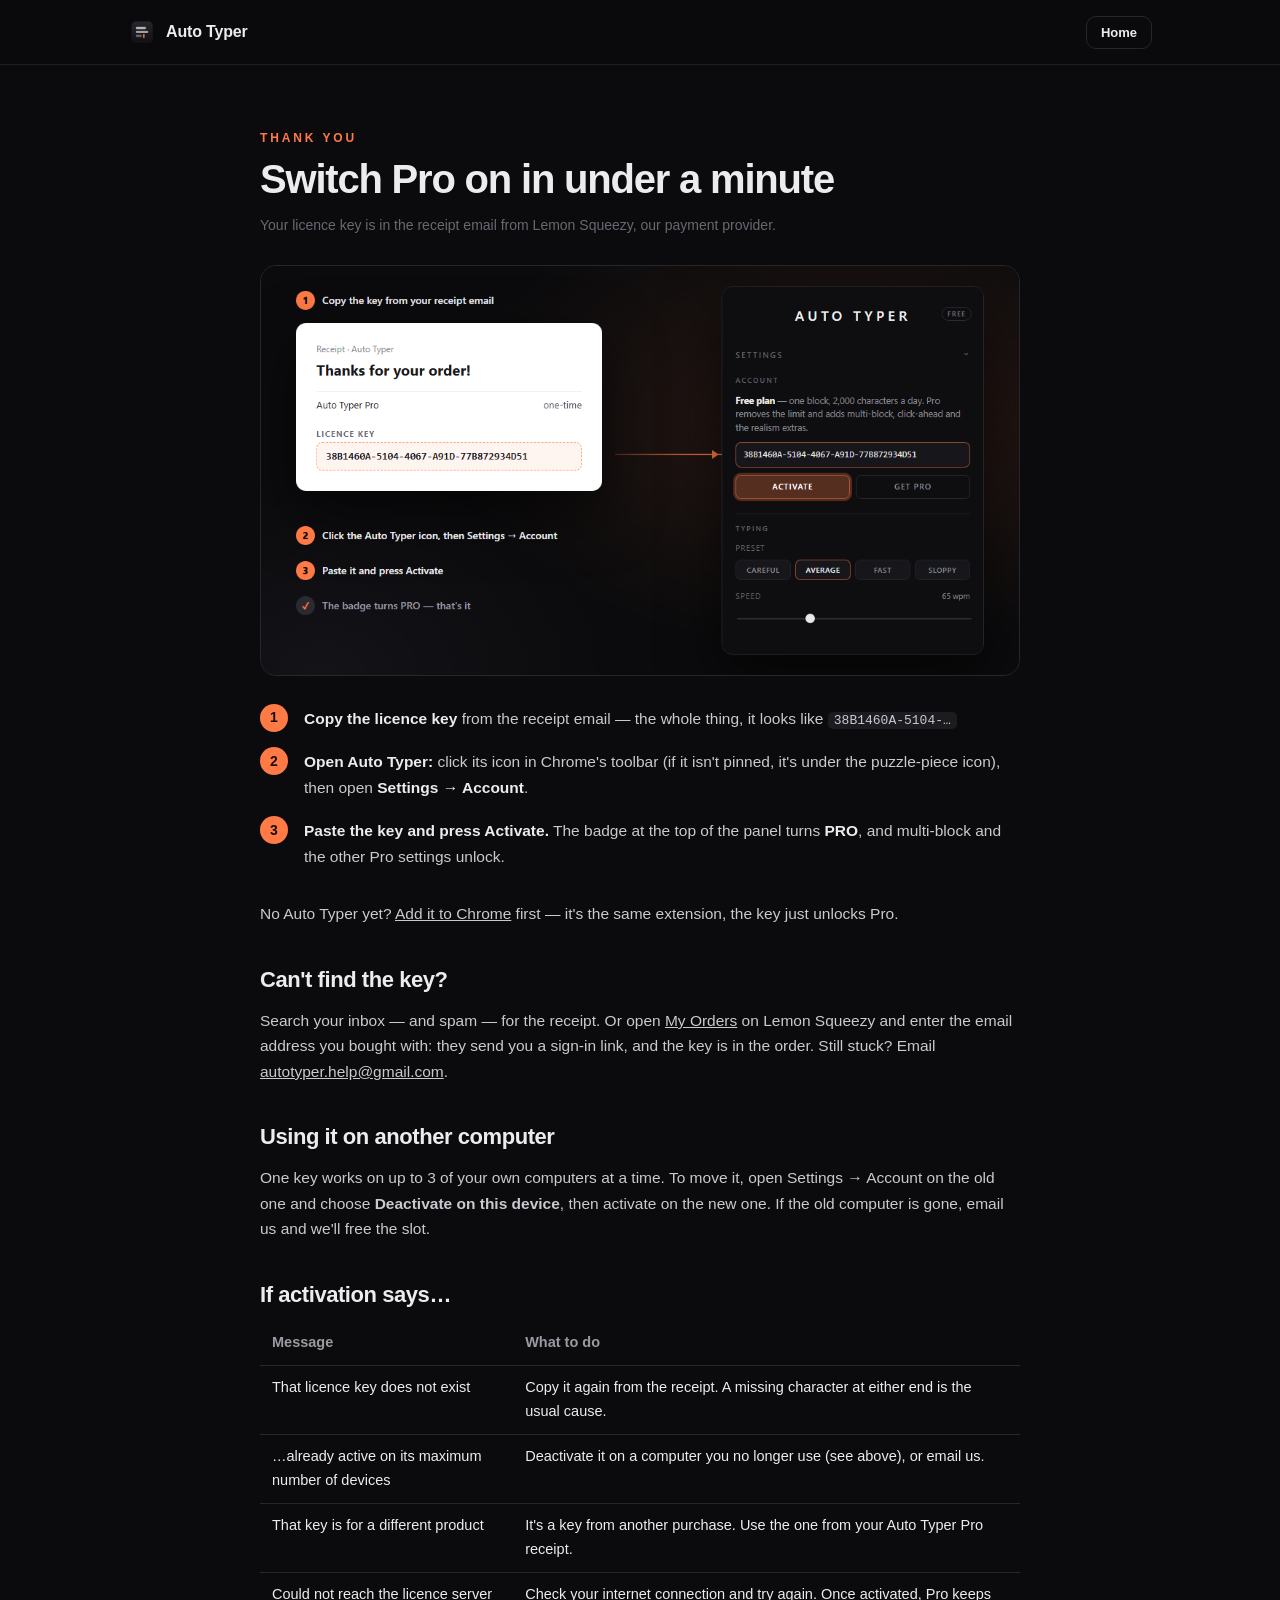
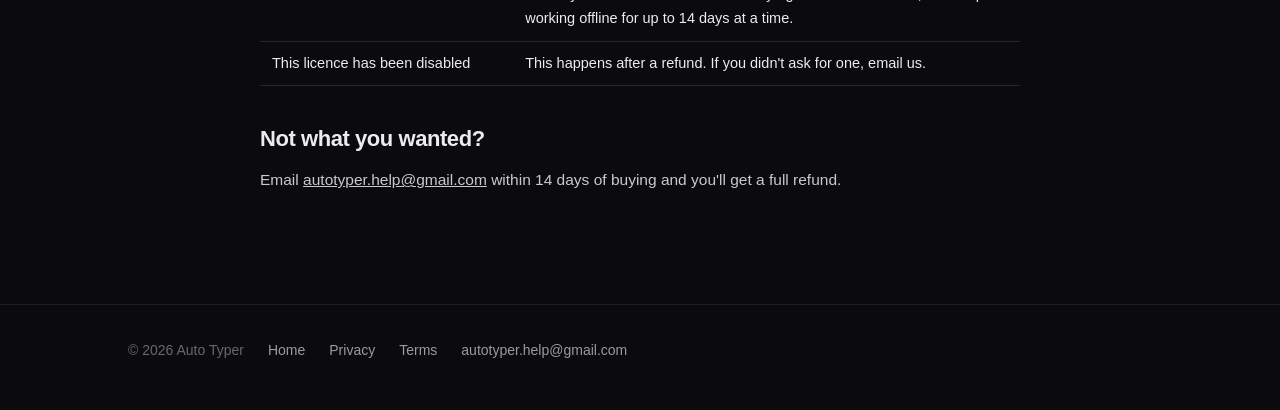
==== activate.html @ 57d53967 "Add files via upload" ====
<!doctype html>
<html lang="en">
<head>
  <meta charset="utf-8">
  <meta name="viewport" content="width=device-width, initial-scale=1">
  <title>Activate Pro — Auto Typer</title>
  <link rel="icon" href="img/icon-128.png">
  <link rel="stylesheet" href="style.css">
</head>
<body>
<!-- Where buyers land after paying: link it from the Lemon Squeezy product's
     confirmation screen and receipt email (see store/LEMON.md). -->
<nav><div class="wrap">
  <a class="brand" href="index.html"><img src="img/icon-128.png" alt="">Auto Typer</a>
  <a class="btn btn-ghost btn-sm" href="index.html" style="margin-left:auto">Home</a>
</div></nav>

<main class="wrap legal activate">
  <div class="eyebrow">Thank you</div>
  <h1>Switch Pro on in under a minute</h1>
  <p class="meta">Your licence key is in the receipt email from Lemon Squeezy, our payment provider.</p>

  <div class="activate-shot"><img src="img/activate.png" alt="The receipt email with the licence key, and Auto Typer's side panel open at Settings, Account, with the key pasted and the Activate button highlighted"></div>

  <ol class="steps">
    <li><b>Copy the licence key</b> from the receipt email — the whole thing, it looks like <code>38B1460A-5104-…</code></li>
    <li><b>Open Auto Typer:</b> click its icon in Chrome's toolbar (if it isn't pinned, it's under the puzzle-piece icon), then open <b>Settings → Account</b>.</li>
    <li><b>Paste the key and press Activate.</b> The badge at the top of the panel turns <b>PRO</b>, and multi-block and the other Pro settings unlock.</li>
  </ol>
  <p>No Auto Typer yet? <a href="#pricing">Add it to Chrome</a> first — it's the same extension, the key just unlocks Pro.</p>

  <h2 id="lost">Can't find the key?</h2>
  <p>Search your inbox — and spam — for the receipt. Or open
  <a href="https://app.lemonsqueezy.com/my-orders">My Orders</a> on Lemon Squeezy and enter
  the email address you bought with: they send you a sign-in link, and the key is
  in the order. Still stuck? Email <a href="mailto:autotyper.help@gmail.com">autotyper.help@gmail.com</a>.</p>

  <h2 id="devices">Using it on another computer</h2>
  <p>One key works on up to 3 of your own computers at a time. To move it,
  open Settings → Account on the old one and choose <b>Deactivate on this
  device</b>, then activate on the new one. If the old computer is gone, email us
  and we'll free the slot.</p>

  <h2 id="errors">If activation says…</h2>
  <table>
    <tr><th>Message</th><th>What to do</th></tr>
    <tr><td>That licence key does not exist</td><td>Copy it again from the receipt. A missing character at either end is the usual cause.</td></tr>
    <tr><td>…already active on its maximum number of devices</td><td>Deactivate it on a computer you no longer use (see above), or email us.</td></tr>
    <tr><td>That key is for a different product</td><td>It's a key from another purchase. Use the one from your Auto Typer Pro receipt.</td></tr>
    <tr><td>Could not reach the licence server</td><td>Check your internet connection and try again. Once activated, Pro keeps working offline for up to 14 days at a time.</td></tr>
    <tr><td>This licence has been disabled</td><td>This happens after a refund. If you didn't ask for one, email us.</td></tr>
  </table>

  <h2 id="refunds">Not what you wanted?</h2>
  <p>Email <a href="mailto:autotyper.help@gmail.com">autotyper.help@gmail.com</a> within 14 days of buying
  and you'll get a full refund.</p>
</main>

<footer><div class="wrap">
  <span>© 2026 Auto Typer</span>
  <a href="index.html">Home</a>
  <a href="privacy.html">Privacy</a>
  <a href="terms.html">Terms</a>
  <a href="mailto:autotyper.help@gmail.com">autotyper.help@gmail.com</a>
</div></footer>
</body>
</html>
---- style.css ----
:root {
  --bg: #0b0b0d; --panel: #141418; --panel-2: #1b1b20; --line: #26262d; --line-soft: #1e1e24;
  --text: #ececef; --muted: #9a9aa3; --dim: #686872; --accent: #ff7a45;
  --max: 1080px;
}
* { box-sizing: border-box; }
html { scroll-behavior: smooth; }
body { margin: 0; background: var(--bg); color: var(--text);
  font: 400 16px/1.65 ui-sans-serif, -apple-system, BlinkMacSystemFont, "Segoe UI", Roboto, Helvetica, Arial, sans-serif;
  -webkit-font-smoothing: antialiased; }
img { max-width: 100%; display: block; }
a { color: inherit; }

.wrap { max-width: var(--max); margin: 0 auto; padding: 0 28px; }

/* ---------------------------------------------------------------- nav */
nav { position: sticky; top: 0; z-index: 10; backdrop-filter: blur(10px);
  background: rgba(11,11,13,.78); border-bottom: 1px solid var(--line-soft); }
nav .wrap { display: flex; align-items: center; height: 64px; gap: 28px; }
.brand { display: flex; align-items: center; gap: 10px; font-weight: 650; letter-spacing: -.01em; text-decoration: none; }
.brand img { width: 28px; height: 28px; }
nav .links { display: flex; gap: 22px; margin-left: auto; font-size: 14px; }
nav .links a { color: var(--muted); text-decoration: none; }
nav .links a:hover { color: var(--text); }

.btn { display: inline-flex; align-items: center; gap: 8px; border-radius: 10px; padding: 12px 20px;
  font-weight: 600; font-size: 14px; line-height: 1; text-decoration: none; cursor: pointer; border: 0; }
.btn-primary { background: var(--accent); color: #1a0d07; }
.btn-primary:hover { filter: brightness(1.08); }
.btn-ghost { background: transparent; color: var(--text); border: 1px solid var(--line); }
.btn-ghost:hover { border-color: #3a3a44; }
.btn-sm { padding: 9px 14px; font-size: 13px; }

/* --------------------------------------------------------------- hero */
.hero { padding: 88px 0 40px; text-align: center;
  background: radial-gradient(800px 420px at 50% 0%, rgba(255,122,69,.12), transparent 70%); }
.eyebrow { font-weight: 700; font-size: 12px; letter-spacing: .24em; text-transform: uppercase; color: var(--accent); }
h1 { font-size: clamp(40px, 6vw, 68px); line-height: 1.04; letter-spacing: -.03em; margin: 16px 0 18px; font-weight: 700; }
.lede { font-size: 19px; color: var(--muted); max-width: 620px; margin: 0 auto; }
.hero .cta { display: flex; gap: 12px; justify-content: center; margin-top: 30px; flex-wrap: wrap; }
.hero .fine { margin-top: 14px; font-size: 13px; color: var(--dim); }
.shot { margin: 56px auto 0; border-radius: 16px; overflow: hidden; border: 1px solid var(--line);
  box-shadow: 0 40px 100px rgba(0,0,0,.6); max-width: 1000px; }

/* ----------------------------------------------------------- sections */
section { padding: 88px 0; }
section.alt { background: #0e0e11; border-top: 1px solid var(--line-soft); border-bottom: 1px solid var(--line-soft); }
h2 { font-size: clamp(28px, 3.6vw, 40px); line-height: 1.15; letter-spacing: -.02em; margin: 10px 0 14px; font-weight: 680; }
.section-lede { color: var(--muted); font-size: 17px; max-width: 640px; margin: 0; }

.grid { display: grid; gap: 18px; margin-top: 40px; }
.grid.two { grid-template-columns: repeat(2, 1fr); }
.grid.three { grid-template-columns: repeat(3, 1fr); }
.card { background: var(--panel); border: 1px solid var(--line); border-radius: 16px; padding: 26px; }
.card h3 { margin: 0 0 8px; font-size: 19px; letter-spacing: -.01em; }
.card p { margin: 0; color: var(--muted); font-size: 15px; }
.num { width: 28px; height: 28px; border-radius: 50%; display: grid; place-items: center; margin-bottom: 14px;
  font-weight: 700; font-size: 13px; color: var(--accent); border: 1px solid rgba(255,122,69,.45); }
.pro-chip { display: inline-block; margin-left: 8px; font-weight: 700; font-size: 10px; letter-spacing: .14em;
  text-transform: uppercase; color: var(--accent); border: 1px solid rgba(255,122,69,.45); border-radius: 5px;
  padding: 3px 5px; vertical-align: 3px; }

.showcase { display: grid; grid-template-columns: repeat(2, 1fr); gap: 18px; margin-top: 40px; }
.showcase img { border-radius: 14px; border: 1px solid var(--line); }

/* ------------------------------------------------------------ pricing */
.plans { display: grid; grid-template-columns: repeat(2, 1fr); gap: 18px; margin-top: 40px; max-width: 820px; }
.plan { background: var(--panel); border: 1px solid var(--line); border-radius: 18px; padding: 30px; display: flex; flex-direction: column; }
.plan.pro { border-color: rgba(255,122,69,.5); background: linear-gradient(180deg, rgba(255,122,69,.07), var(--panel) 40%); }
.plan h3 { margin: 0; font-size: 14px; letter-spacing: .16em; text-transform: uppercase; color: var(--muted); }
.plan.pro h3 { color: var(--accent); }
.price { font-size: 44px; font-weight: 700; letter-spacing: -.02em; margin: 12px 0 2px; }
.price small { font-size: 15px; color: var(--muted); font-weight: 500; letter-spacing: 0; }
.plan ul { list-style: none; padding: 0; margin: 20px 0 26px; flex: 1; }
.plan li { padding: 7px 0 7px 26px; position: relative; color: #d6d6db; font-size: 15px; }
.plan li::before { content: ""; position: absolute; left: 2px; top: 15px; width: 12px; height: 7px;
  border-left: 2px solid var(--accent); border-bottom: 2px solid var(--accent); transform: rotate(-45deg); }
.plan li.no { color: var(--dim); }
.plan li.no::before { border-color: #3a3a44; }
.plan-note { margin: 12px 0 0; font-size: 13px; color: var(--dim); text-align: center; }

/* ---------------------------------------------------------------- faq */
.faq { max-width: 780px; margin-top: 36px; }
details { border-bottom: 1px solid var(--line); padding: 18px 0; }
summary { cursor: pointer; font-weight: 600; font-size: 17px; list-style: none; display: flex; justify-content: space-between; gap: 20px; }
summary::-webkit-details-marker { display: none; }
summary::after { content: "+"; color: var(--muted); font-weight: 400; font-size: 22px; line-height: 1; }
details[open] summary::after { content: "–"; }
details p { color: var(--muted); margin: 12px 0 0; font-size: 15px; }

/* --------------------------------------------------------------- legal */
.legal { max-width: 760px; padding: 64px 0 96px; }
.legal h1 { font-size: 40px; margin-bottom: 8px; }
.legal h2 { font-size: 22px; margin: 40px 0 10px; }
.legal p, .legal li { color: #c9c9cf; font-size: 15.5px; }
.legal .meta { color: var(--dim); font-size: 14px; }
.legal table { width: 100%; border-collapse: collapse; margin: 14px 0; font-size: 14.5px; }
.legal th, .legal td { text-align: left; padding: 10px 12px; border-bottom: 1px solid var(--line); vertical-align: top; }
.legal th { color: var(--muted); font-weight: 600; }
.legal code { background: var(--panel-2); padding: 1px 6px; border-radius: 5px; font-size: 13px; }

/* the thank-you / activation page */
.activate h1 { margin-top: 10px; }
.activate-shot { margin: 28px 0 8px; border: 1px solid var(--line); border-radius: 16px; overflow: hidden; }
.activate-shot img { display: block; width: 100%; height: auto; }
.steps { counter-reset: s; list-style: none; padding: 0; margin: 26px 0 18px; }
.steps li { counter-increment: s; position: relative; padding: 4px 0 14px 44px; }
.steps li::before { content: counter(s); position: absolute; left: 0; top: 2px; width: 28px; height: 28px;
  border-radius: 50%; display: grid; place-items: center; background: var(--accent); color: #1a0d07;
  font-weight: 700; font-size: 14px; }
.steps b { color: var(--text); }
.placeholder { background: rgba(255,122,69,.14); color: #ffb595; padding: 0 4px; border-radius: 4px; }

/* ------------------------------------------------------------- footer */
footer { border-top: 1px solid var(--line-soft); padding: 34px 0 48px; color: var(--dim); font-size: 14px; }
footer .wrap { display: flex; gap: 24px; flex-wrap: wrap; align-items: center; }
footer a { color: var(--muted); text-decoration: none; }
footer a:hover { color: var(--text); }
footer .sp { margin-left: auto; }

@media (max-width: 820px) {
  .grid.two, .grid.three, .showcase, .plans { grid-template-columns: 1fr; }
  nav .links { display: none; }
  section { padding: 64px 0; }
}
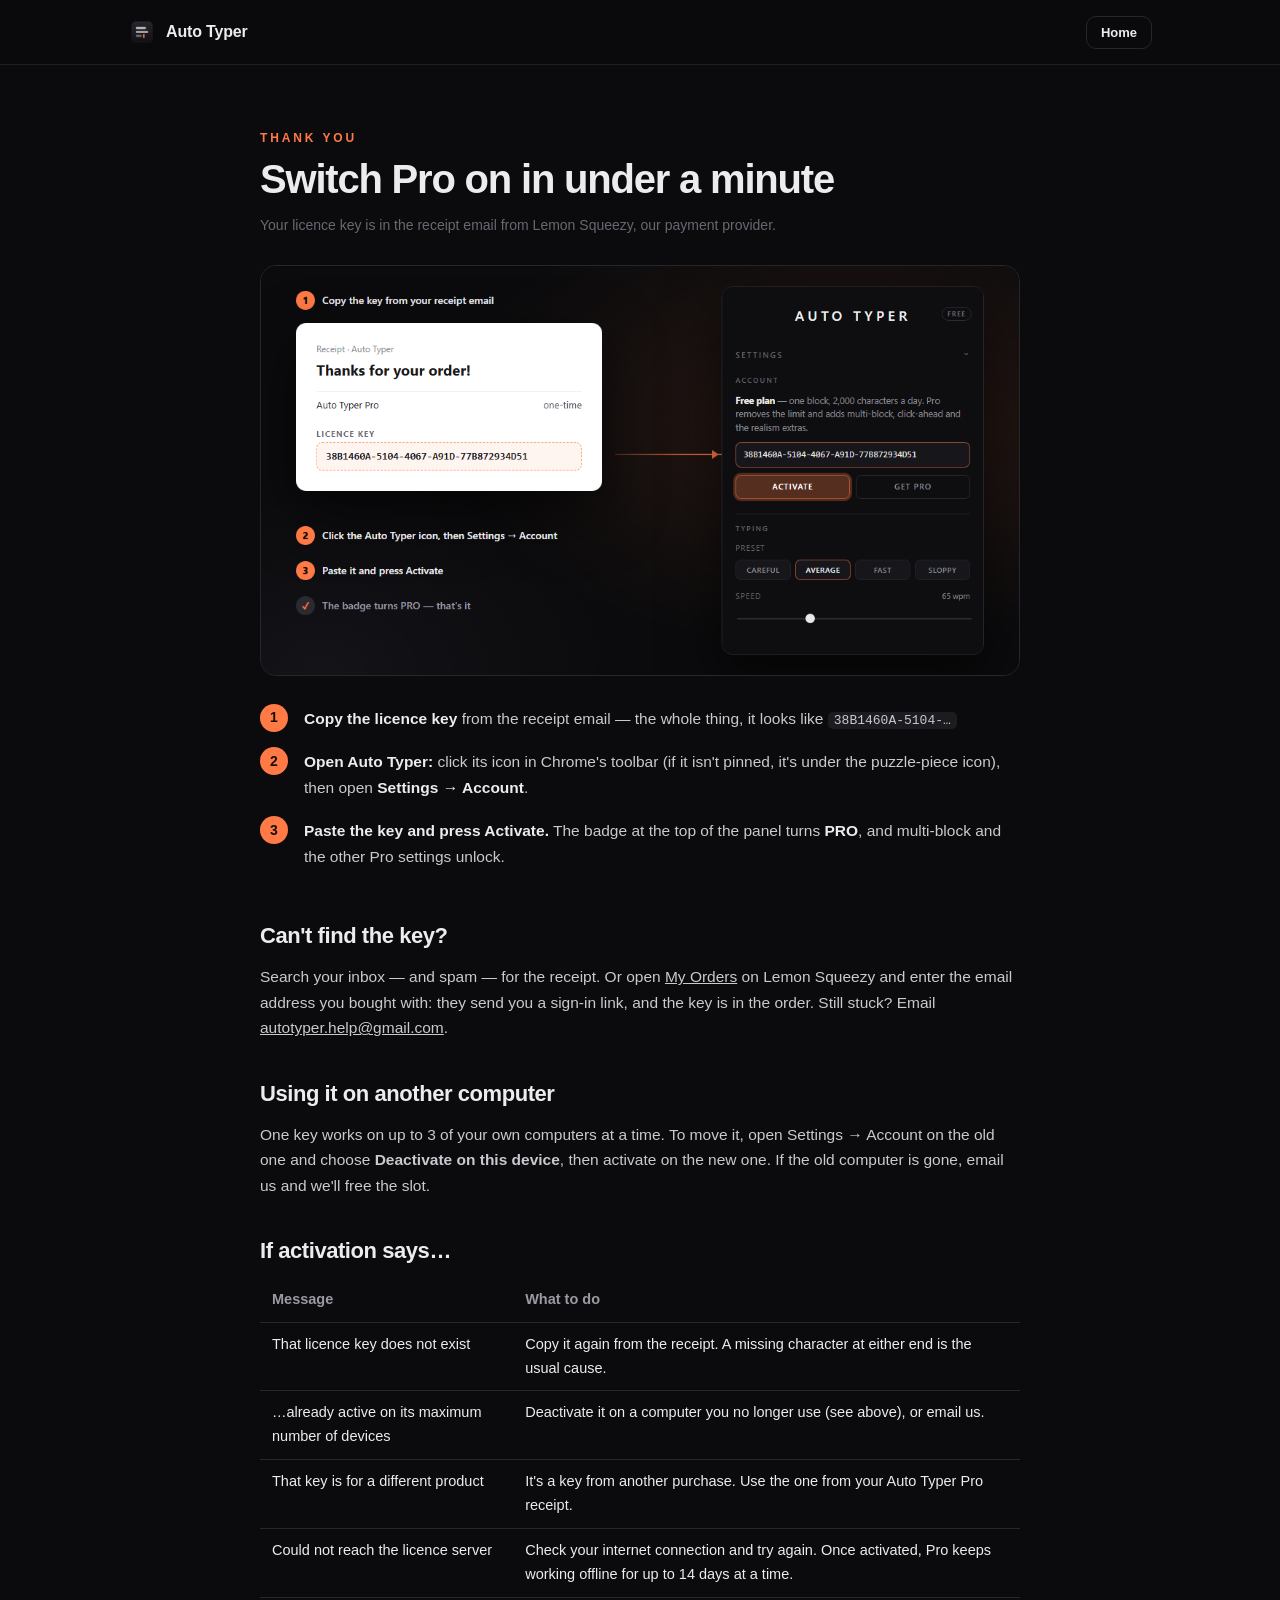
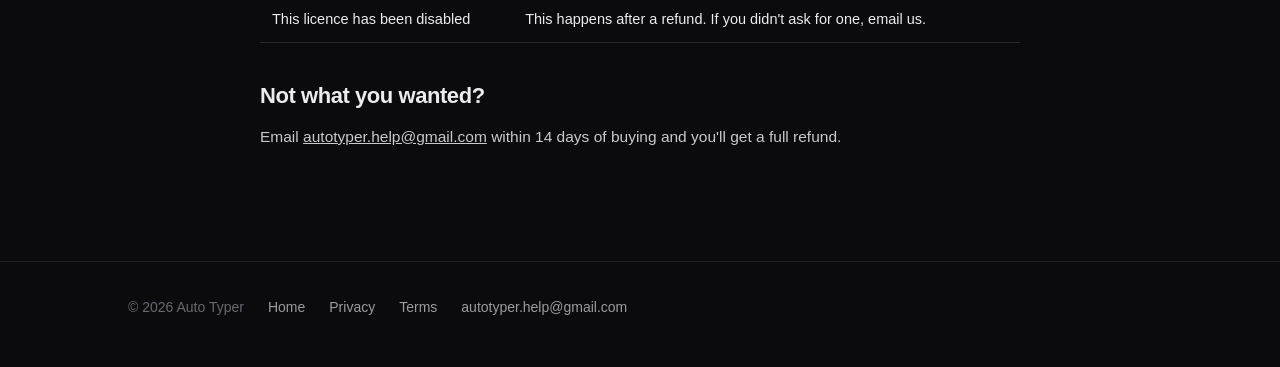
==== commit cee2adc9: "Add files via upload" ====
--- a/activate.html
+++ b/activate.html
@@ -27,7 +27,7 @@
     <li><b>Open Auto Typer:</b> click its icon in Chrome's toolbar (if it isn't pinned, it's under the puzzle-piece icon), then open <b>Settings → Account</b>.</li>
     <li><b>Paste the key and press Activate.</b> The badge at the top of the panel turns <b>PRO</b>, and multi-block and the other Pro settings unlock.</li>
   </ol>
-  <p>No Auto Typer yet? <a href="#pricing">Add it to Chrome</a> first — it's the same extension, the key just unlocks Pro.</p>
+  
 
   <h2 id="lost">Can't find the key?</h2>
   <p>Search your inbox — and spam — for the receipt. Or open
--- a/style.css
+++ b/style.css
@@ -79,6 +79,9 @@
 .plan li.no::before { border-color: #3a3a44; }
 .plan-note { margin: 12px 0 0; font-size: 13px; color: var(--dim); text-align: center; }
 
+/* pre-launch stand-in for "Add to Chrome": clearly a label, not a button */
+.btn-soon { background: transparent; border: 1px dashed rgba(255,122,69,.6); color: #ffb08f; cursor: default; }
+
 /* ---------------------------------------------------------------- faq */
 .faq { max-width: 780px; margin-top: 36px; }
 details { border-bottom: 1px solid var(--line); padding: 18px 0; }
